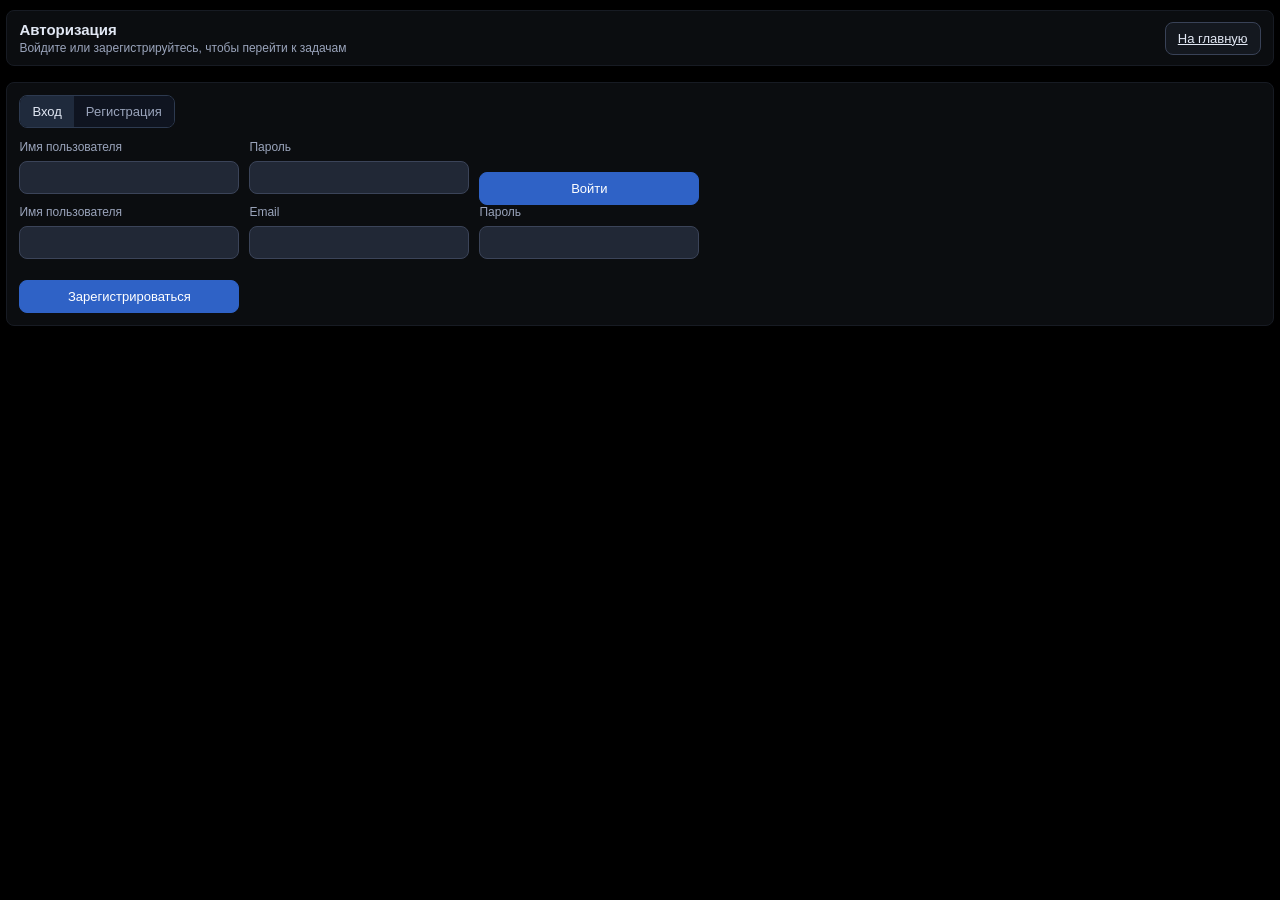
==== app/frontend/auth.html @ 9481695b "temp" ====
<!doctype html>
<html lang="ru">
<head>
  <meta charset="UTF-8">
  <meta name="viewport" content="width=device-width, initial-scale=1.0">
  <title>TaskNotify - Вход</title>
  <link rel="stylesheet" href="./styles.css">
</head>
<body>
  <div class="workspace">
    <main class="main-content">
      <div class="auth-topbar">
        <div class="auth-title">
          <strong>Авторизация</strong>
          <span>Войдите или зарегистрируйтесь, чтобы перейти к задачам</span>
        </div>
        <div class="auth-actions">
          <a class="btn" href="./index.html">На главную</a>
        </div>
      </div>

      <section id="authPanel" class="auth-panel" aria-label="Форма входа и регистрации">
        <div class="auth-switch">
          <button id="loginTabBtn" class="auth-switch-btn active" type="button">Вход</button>
          <button id="registerTabBtn" class="auth-switch-btn" type="button">Регистрация</button>
        </div>
        <form id="loginForm" class="auth-form">
          <label class="field">
            <span>Имя пользователя</span>
            <input id="loginUsernameInput" type="text" required>
          </label>
          <label class="field">
            <span>Пароль</span>
            <input id="loginPasswordInput" type="password" required>
          </label>
          <button class="btn btn-primary" type="submit">Войти</button>
        </form>
        <form id="registerForm" class="auth-form hidden">
          <label class="field">
            <span>Имя пользователя</span>
            <input id="registerUsernameInput" type="text" required>
          </label>
          <label class="field">
            <span>Email</span>
            <input id="registerEmailInput" type="email" required>
          </label>
          <label class="field">
            <span>Пароль</span>
            <input id="registerPasswordInput" type="password" required>
          </label>
          <button class="btn btn-primary" type="submit">Зарегистрироваться</button>
        </form>
        <p id="authFeedback" class="auth-feedback hidden"></p>
      </section>
    </main>
  </div>

  <script src="./auth.js"></script>
</body>
</html>
---- app/frontend/styles.css ----
:root {
  --bg: #050607;
  --panel: #0b0d10;
  --panel-2: #14181f;
  --line: #171b23;
  --line-soft: #12161d;
  --text: #e2e8f4;
  --muted: #9aa4bb;
}

* {
  box-sizing: border-box;
}

html, body {
  margin: 0;
  min-height: 100%;
  background: #000;
  color: var(--text);
  font-family: Inter, "Segoe UI", Arial, sans-serif;
  color-scheme: dark;
}

.workspace {
  width: min(1700px, 99vw);
  margin: 10px auto;
}

.main-content {
  display: grid;
  gap: 8px;
}

.auth-topbar {
  display: flex;
  justify-content: space-between;
  align-items: center;
  gap: 12px;
  background: var(--panel);
  border: 1px solid var(--line);
  border-radius: 8px;
  padding: 10px 12px;
  margin-bottom: 8px;
}

.dashboard-strip {
  display: grid;
  grid-template-columns: repeat(3, minmax(0, 1fr));
  gap: 8px;
}

.hidden {
  display: none;
}

.stat-card {
  background: #06080c;
  border: 1px solid #1f2530;
  border-radius: 8px;
  padding: 10px 12px;
  display: grid;
  gap: 4px;
}

.stat-card span {
  color: var(--muted);
  font-size: 12px;
}

.stat-card strong {
  font-size: 22px;
  line-height: 1.1;
}

.auth-title {
  display: grid;
  gap: 3px;
}

.auth-title strong {
  font-size: 15px;
}

.auth-title span {
  color: var(--muted);
  font-size: 12px;
}

.auth-actions {
  display: flex;
  gap: 8px;
}

.auth-panel {
  background: var(--panel);
  border: 1px solid var(--line);
  border-radius: 8px;
  padding: 12px;
}

.auth-switch {
  display: inline-flex;
  border: 1px solid #2d3a50;
  border-radius: 8px;
  overflow: hidden;
  margin-bottom: 12px;
}

.auth-switch-btn {
  border: none;
  background: #0f1420;
  color: var(--muted);
  padding: 8px 12px;
  font-size: 13px;
  cursor: pointer;
}

.auth-switch-btn.active {
  background: #1f2a3c;
  color: var(--text);
}

.auth-form {
  display: grid;
  grid-template-columns: repeat(3, minmax(0, 220px));
  gap: 10px;
  align-items: end;
}

.auth-feedback {
  margin: 10px 0 0;
  font-size: 12px;
  color: var(--muted);
}

.auth-feedback.error {
  color: #ffb8b8;
}

.auth-feedback.success {
  color: #9fe6c2;
}

.btn {
  border-radius: 8px;
  border: 1px solid #394257;
  background: var(--panel-2);
  color: var(--text);
  padding: 8px 12px;
  font-size: 13px;
  cursor: pointer;
}

.btn-primary {
  border-color: #2f62c6;
  background: #2f62c6;
  color: #fff;
}

.views-bar {
  display: flex;
  gap: 7px;
  padding: 8px;
  border: 1px solid var(--line);
  border-bottom: none;
  background: #06090d;
  border-radius: 8px 8px 0 0;
}

.view-tab {
  border: 1px solid transparent;
  background: transparent;
  color: var(--muted);
  border-radius: 7px;
  padding: 6px 12px;
  font-size: 13px;
  cursor: pointer;
}

.view-tab.active {
  color: var(--text);
  background: #1a2230;
  border-color: #2d3a50;
}

.status-filter-popover {
  position: absolute;
  width: 170px;
  background: #151b25;
  border: 1px solid #303749;
  border-radius: 8px;
  box-shadow: 0 10px 24px rgba(0, 0, 0, 0.45);
  padding: 8px;
  z-index: 18;
}

.status-filter-select {
  width: 100%;
  border: 1px solid #3b4459;
  border-radius: 7px;
  padding: 5px 8px;
  background: #212836;
  color: var(--text);
  font-size: 12px;
}

.table-wrap {
  overflow-x: auto;
  border: 1px solid var(--line);
  border-radius: 0 0 8px 8px;
  background: #06080b;
}

.tasks-table {
  width: 100%;
  min-width: 1520px;
  border-collapse: collapse;
}

.tasks-table th,
.tasks-table td {
  border-right: 1px solid var(--line-soft);
  border-bottom: 1px solid var(--line-soft);
  padding: 12px 14px;
  font-size: 14px;
  line-height: 1.35;
  white-space: nowrap;
  text-align: left;
}

.tasks-table th {
  color: var(--muted);
  font-size: 14px;
  font-weight: 600;
  background: #090c11;
}

.cell-input,
.cell-select,
.cell-textarea {
  width: 100%;
  border: 1px solid #3b4459;
  border-radius: 8px;
  padding: 7px 9px;
  background: #1d2533;
  color: var(--text);
  font-size: 13px;
}

.cell-textarea {
  resize: vertical;
  min-height: 64px;
}

.tasks-table th:last-child,
.tasks-table td:last-child {
  border-right: none;
}

.tasks-table tbody td {
  background: #080b10;
}

.tasks-table tbody tr:hover td {
  background: #0d121a;
}

.tasks-table td:nth-child(1) { width: 300px; }
.tasks-table td:nth-child(2) { width: 150px; }
.tasks-table td:nth-child(3) { width: 250px; }
.tasks-table td:nth-child(4) { width: 140px; }
.tasks-table td:nth-child(5) { width: 180px; }
.tasks-table td:nth-child(6) { width: 380px; max-width: 380px; overflow: hidden; text-overflow: ellipsis; }

.new-task-row td {
  background: #0b1119;
}

/* Compact add-row until task title is typed. */
.new-task-row.is-compact td:not(:first-child) {
  padding-top: 0;
  padding-bottom: 0;
}

.new-task-row.is-compact td:not(:first-child) > * {
  display: none !important;
}

.table-input {
  width: 100%;
  border: 1px solid #3b4459;
  border-radius: 8px;
  padding: 7px 9px;
  background: #1d2533;
  color: var(--text);
  font-size: 13px;
}

.table-input.is-collapsed {
  display: none;
}

.cell-display {
  width: 100%;
  text-align: left;
  border: 1px dashed #3b4459;
  border-radius: 8px;
  padding: 7px 9px;
  background: #0f1420;
  color: var(--muted);
  font-size: 13px;
  cursor: pointer;
}

.cell-display.has-value {
  border-style: solid;
  background: #121a27;
  color: var(--text);
}

.inline-name-cell {
  display: flex;
  gap: 8px;
  align-items: center;
}

.task-title-wrap {
  display: flex;
  gap: 10px;
  align-items: center;
  justify-content: space-between;
}

.btn-danger {
  border-color: #7a2b2b;
  background: #3a1818;
  color: #ffd7d7;
}

.btn-inline-delete {
  white-space: nowrap;
  padding: 7px 10px;
}

/* Hide delete action until user intent (hover/focus). */
.delete-task-btn {
  opacity: 0;
  pointer-events: none;
  transform: translateY(1px);
  transition: opacity 120ms ease, transform 120ms ease;
}

.tasks-table tbody tr:hover .delete-task-btn,
.tasks-table tbody tr:focus-within .delete-task-btn {
  opacity: 1;
  pointer-events: auto;
  transform: translateY(0);
}


.inline-date-inputs {
  display: grid;
  grid-template-columns: 1fr 1fr;
  gap: 6px;
}

.btn-inline-add {
  white-space: nowrap;
  padding: 7px 10px;
}

.pill {
  display: inline-block;
  border-radius: 999px;
  padding: 3px 11px;
  font-size: 12px;
  border: 1px solid transparent;
}

.done { color: #8dddb9; background: #1b3a30; }
.progress { color: #9bc7ff; background: #1e3654; }
.neutral { color: #c6ccda; background: #2b303a; }
.danger { color: #ffc0c0; background: #4c2626; }
.amber { color: #f9de96; background: #4b3d22; }
.violet { color: #efc6f6; background: #4a2a51; }
.mint { color: #99e4d3; background: #1f4a45; }
.mint-outline { color: #8ad7c4; background: #1a3431; border-color: #2d6459; }

.date-trigger {
  border: none;
  background: transparent;
  color: #9fc0ff;
  padding: 0;
  font: inherit;
  cursor: pointer;
  text-decoration: underline;
  text-underline-offset: 3px;
}

.date-popover {
  position: absolute;
  width: 340px;
  background: #171c26;
  border: 1px solid #303749;
  border-radius: 10px;
  box-shadow: 0 16px 30px rgba(0, 0, 0, 0.55);
  padding: 12px;
  z-index: 20;
}

.date-popover.hidden {
  display: none;
}

.date-popover h3 {
  margin: 0 0 12px;
  font-size: 15px;
}

.field {
  display: grid;
  gap: 7px;
  margin-bottom: 11px;
}

.field span {
  color: var(--muted);
  font-size: 12px;
}

.field input,
.field select,
.field textarea {
  width: 100%;
  border: 1px solid #3b4459;
  border-radius: 8px;
  padding: 8px 10px;
  background: #212836;
  color: var(--text);
  font-size: 13px;
}

.field textarea {
  resize: vertical;
  min-height: 72px;
}

.popover-actions {
  display: flex;
  gap: 8px;
  justify-content: flex-end;
}

@media (max-width: 1080px) {
  .auth-topbar {
    flex-wrap: wrap;
  }

  .dashboard-strip {
    grid-template-columns: repeat(2, minmax(0, 1fr));
  }

  .auth-form {
    grid-template-columns: 1fr;
  }

  .inline-date-inputs {
    grid-template-columns: 1fr;
  }

  .date-popover {
    position: fixed;
    inset: auto 12px 12px 12px;
    width: auto;
  }
}
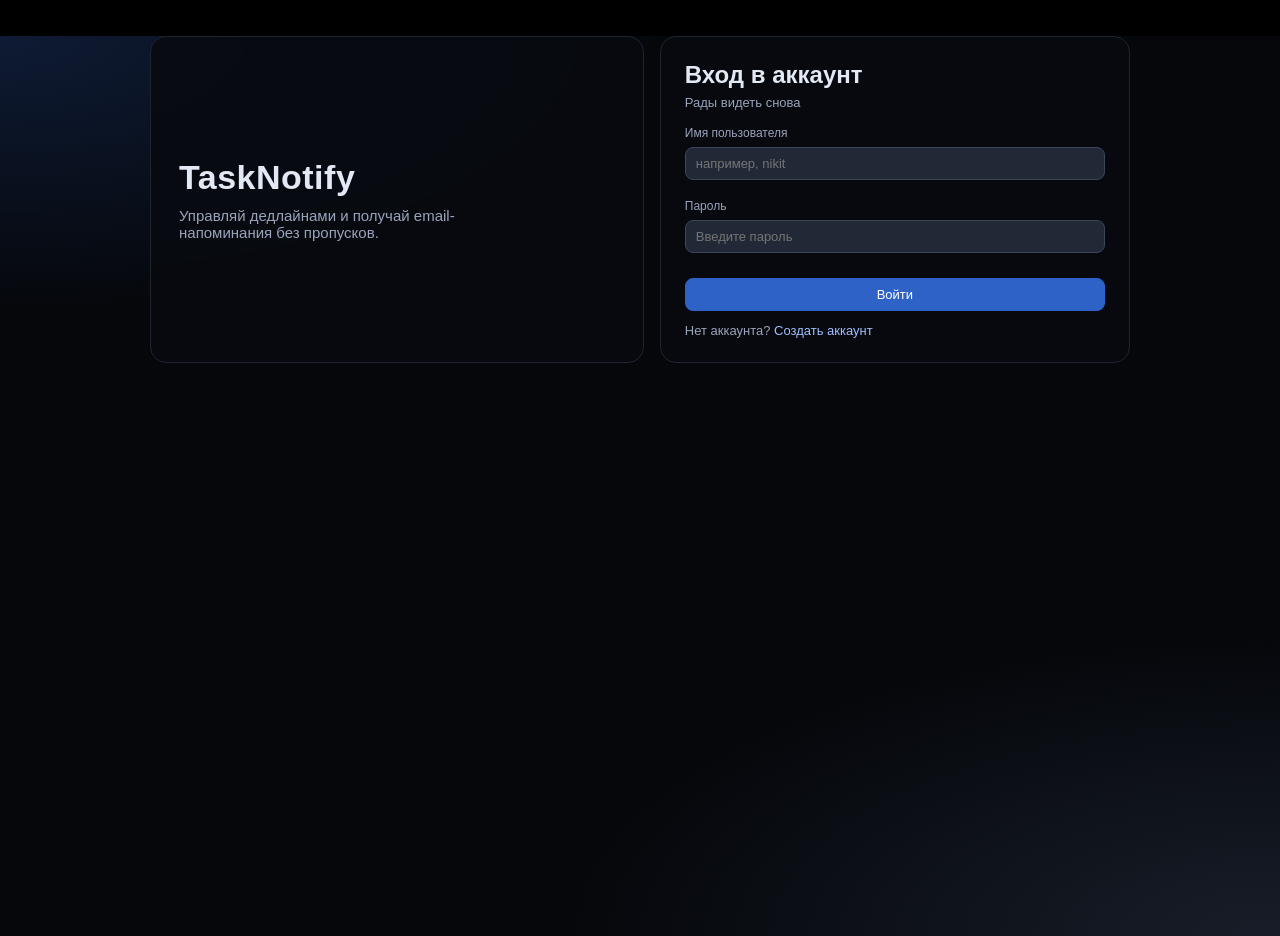
==== commit 38f89df7: "Поменял верстку для входа/регистрации" ====
--- a/app/frontend/auth.html
+++ b/app/frontend/auth.html
@@ -6,55 +6,37 @@
   <title>TaskNotify - Вход</title>
   <link rel="stylesheet" href="./styles.css">
 </head>
-<body>
-  <div class="workspace">
-    <main class="main-content">
-      <div class="auth-topbar">
-        <div class="auth-title">
-          <strong>Авторизация</strong>
-          <span>Войдите или зарегистрируйтесь, чтобы перейти к задачам</span>
-        </div>
-        <div class="auth-actions">
-          <a class="btn" href="./index.html">На главную</a>
-        </div>
-      </div>
+<body class="auth-page" data-auth-mode="login">
+  <main class="auth-shell">
+    <section class="auth-hero">
+      <h1>TaskNotify</h1>
+      <p>Управляй дедлайнами и получай email-напоминания без пропусков.</p>
+    </section>
 
-      <section id="authPanel" class="auth-panel" aria-label="Форма входа и регистрации">
-        <div class="auth-switch">
-          <button id="loginTabBtn" class="auth-switch-btn active" type="button">Вход</button>
-          <button id="registerTabBtn" class="auth-switch-btn" type="button">Регистрация</button>
-        </div>
-        <form id="loginForm" class="auth-form">
-          <label class="field">
-            <span>Имя пользователя</span>
-            <input id="loginUsernameInput" type="text" required>
-          </label>
-          <label class="field">
-            <span>Пароль</span>
-            <input id="loginPasswordInput" type="password" required>
-          </label>
-          <button class="btn btn-primary" type="submit">Войти</button>
-        </form>
-        <form id="registerForm" class="auth-form hidden">
-          <label class="field">
-            <span>Имя пользователя</span>
-            <input id="registerUsernameInput" type="text" required>
-          </label>
-          <label class="field">
-            <span>Email</span>
-            <input id="registerEmailInput" type="email" required>
-          </label>
-          <label class="field">
-            <span>Пароль</span>
-            <input id="registerPasswordInput" type="password" required>
-          </label>
-          <button class="btn btn-primary" type="submit">Зарегистрироваться</button>
-        </form>
-        <p id="authFeedback" class="auth-feedback hidden"></p>
-      </section>
-    </main>
-  </div>
+    <section class="auth-card" aria-label="Вход в аккаунт">
+      <h2>Вход в аккаунт</h2>
+      <p class="auth-subtitle">Рады видеть снова</p>
 
-  <script src="./auth.js"></script>
+      <form id="authForm" class="auth-form-vertical">
+        <label class="field">
+          <span>Имя пользователя</span>
+          <input id="usernameInput" type="text" placeholder="например, nikit" required>
+        </label>
+        <label class="field">
+          <span>Пароль</span>
+          <input id="passwordInput" type="password" placeholder="Введите пароль" required>
+        </label>
+        <button class="btn btn-primary btn-auth-submit" type="submit">Войти</button>
+      </form>
+
+      <p id="authFeedback" class="auth-feedback hidden"></p>
+      <p class="auth-switch-text">
+        Нет аккаунта?
+        <a href="./register.html">Создать аккаунт</a>
+      </p>
+    </section>
+  </main>
+
+  <script type="module" src="./auth.js"></script>
 </body>
 </html>
--- a/app/frontend/styles.css
+++ b/app/frontend/styles.css
@@ -139,6 +139,93 @@
 
 .auth-feedback.success {
   color: #9fe6c2;
+}
+
+.auth-page {
+  min-height: 100vh;
+  background:
+    radial-gradient(1200px 500px at 0% 0%, rgba(47, 98, 198, 0.22), transparent 55%),
+    radial-gradient(1200px 500px at 100% 100%, rgba(159, 192, 255, 0.12), transparent 60%),
+    #05070b;
+}
+
+.auth-shell {
+  width: min(980px, 94vw);
+  margin: 36px auto;
+  display: grid;
+  grid-template-columns: 1.05fr 1fr;
+  gap: 16px;
+  align-items: stretch;
+}
+
+.auth-hero,
+.auth-card {
+  border: 1px solid #1f2530;
+  border-radius: 16px;
+  background: rgba(8, 11, 16, 0.9);
+  backdrop-filter: blur(4px);
+}
+
+.auth-hero {
+  padding: 28px;
+  display: grid;
+  gap: 10px;
+  align-content: center;
+}
+
+.auth-hero h1 {
+  margin: 0;
+  font-size: 34px;
+  letter-spacing: 0.5px;
+}
+
+.auth-hero p {
+  margin: 0;
+  color: var(--muted);
+  font-size: 15px;
+  max-width: 34ch;
+}
+
+.auth-card {
+  padding: 24px;
+}
+
+.auth-card h2 {
+  margin: 0;
+  font-size: 24px;
+}
+
+.auth-subtitle {
+  margin: 6px 0 16px;
+  color: var(--muted);
+  font-size: 13px;
+}
+
+.auth-form-vertical {
+  display: grid;
+  gap: 8px;
+}
+
+.btn-auth-submit {
+  margin-top: 6px;
+  width: 100%;
+  padding: 10px 14px;
+  font-size: 14px;
+}
+
+.auth-switch-text {
+  margin: 12px 0 0;
+  color: var(--muted);
+  font-size: 13px;
+}
+
+.auth-switch-text a {
+  color: #9fc0ff;
+  text-decoration: none;
+}
+
+.auth-switch-text a:hover {
+  text-decoration: underline;
 }
 
 .btn {
@@ -464,6 +551,11 @@
     grid-template-columns: 1fr;
   }
 
+  .auth-shell {
+    grid-template-columns: 1fr;
+    width: min(560px, 94vw);
+  }
+
   .inline-date-inputs {
     grid-template-columns: 1fr;
   }
